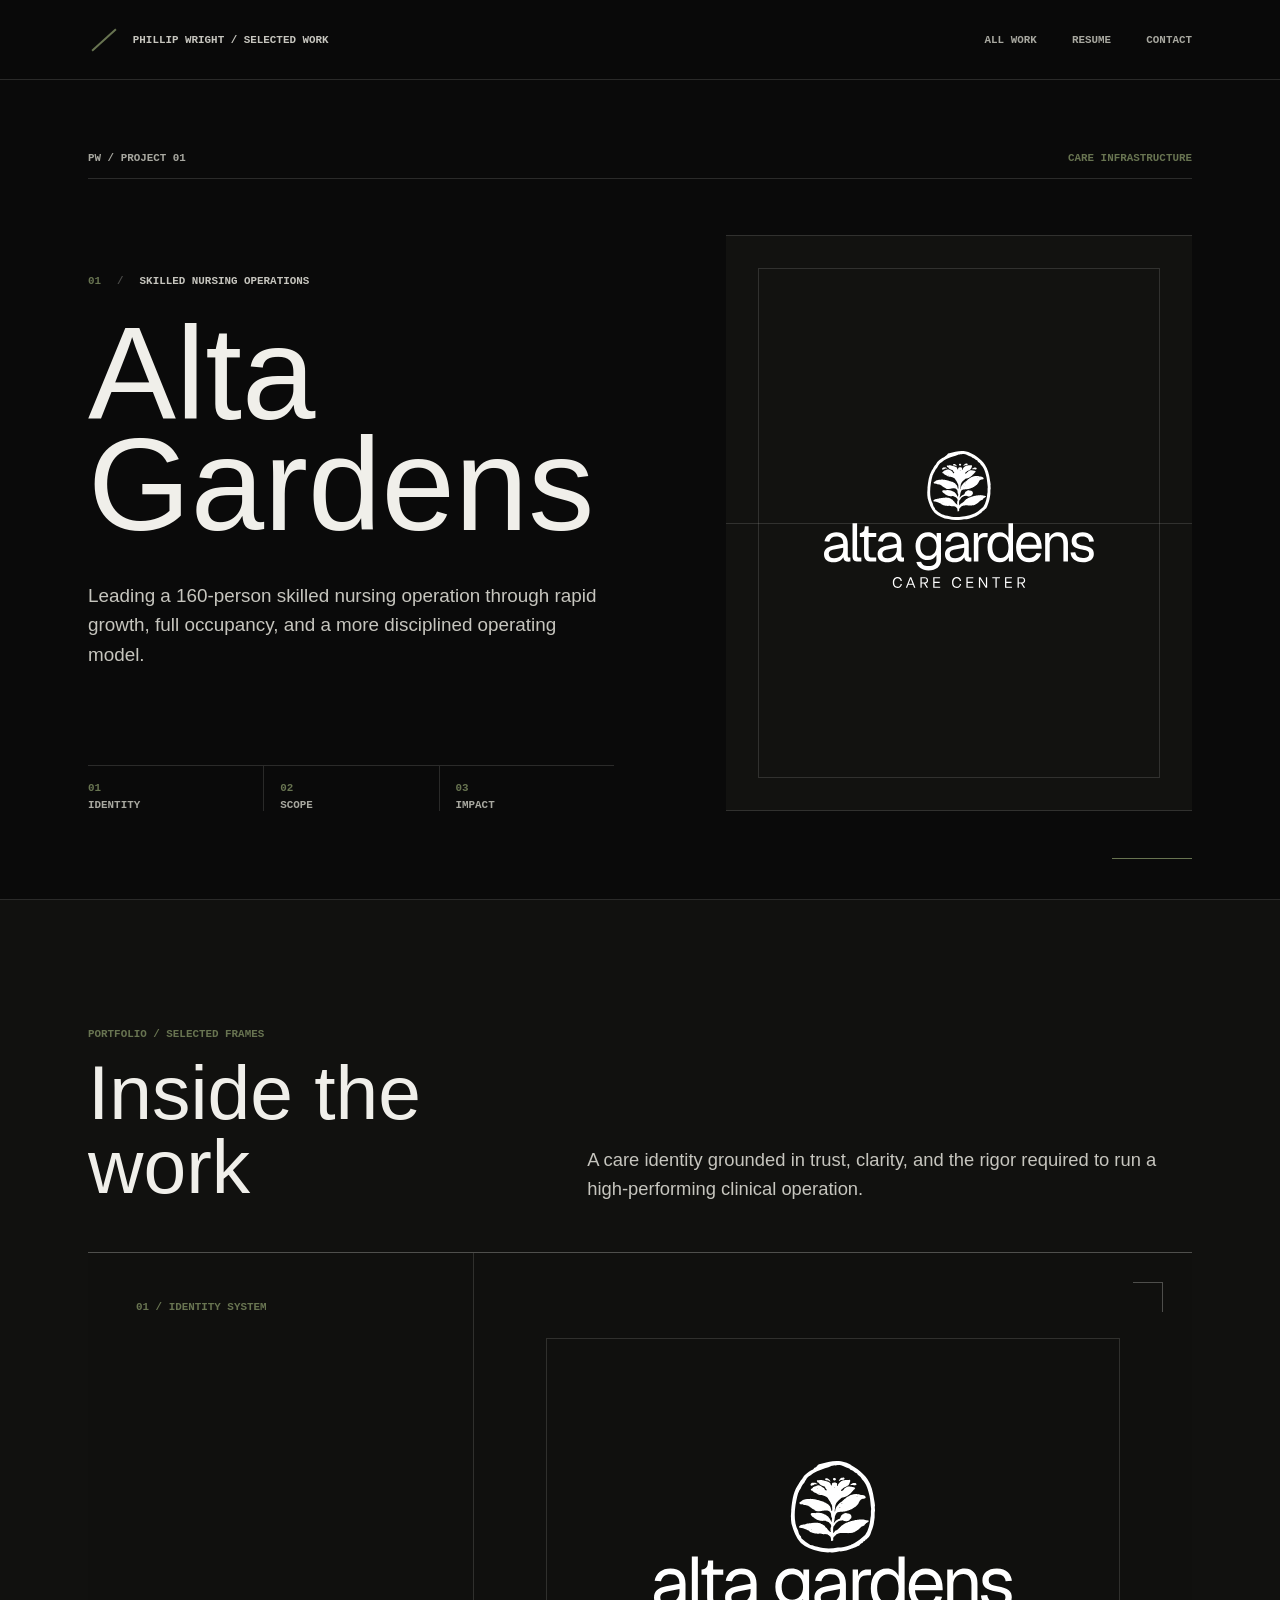
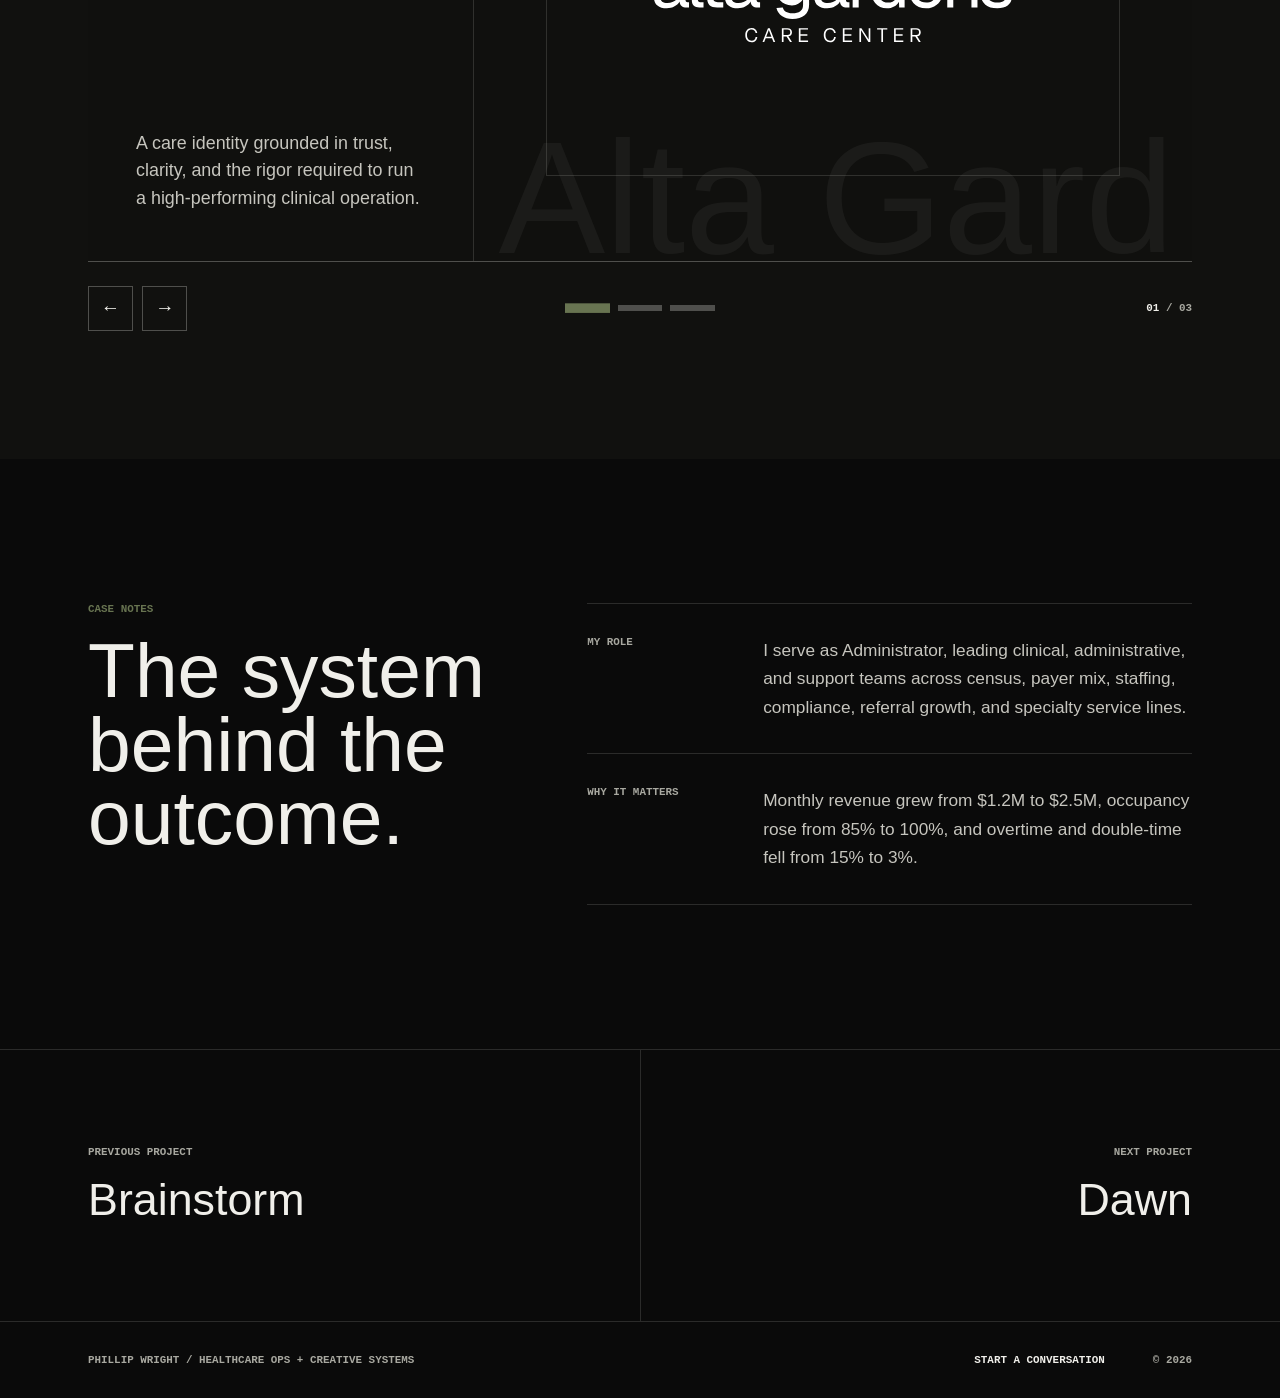
==== project.html @ c1cfbaba "Add project portfolio case studies" ====
<!doctype html>
<html lang="en">
  <head>
    <meta charset="utf-8">
    <meta name="viewport" content="width=device-width, initial-scale=1">
    <title>Project Portfolio - Phillip Wright</title>
    <meta
      name="description"
      content="A selected project case study from Phillip Wright's healthcare and creative portfolio."
    >
    <meta name="theme-color" content="#0a0a0a">
    <link rel="icon" href="assets/favicon.png" type="image/png">
    <link rel="stylesheet" href="project.css?v=20260730-1">
  </head>
  <body>
    <a class="skip-link" href="#project-content">Skip to project</a>

    <header class="project-header">
      <a class="project-brand" href="index.html#work">
        <span class="project-brand-mark" aria-hidden="true"></span>
        <span>Phillip Wright / Selected Work</span>
      </a>
      <nav aria-label="Project navigation">
        <a href="index.html#work">All Work</a>
        <a href="index.html#resume">Resume</a>
        <a href="index.html#contact">Contact</a>
      </nav>
    </header>

    <main id="project-content">
      <section class="project-hero" aria-labelledby="project-title">
        <div class="project-route" aria-hidden="true">
          <span data-project-route>PW / Project 01</span>
          <span data-project-group>Care Infrastructure</span>
        </div>

        <div class="project-hero-copy">
          <p class="project-eyebrow">
            <span data-project-number>01</span>
            <span data-project-category>Skilled Nursing Operations</span>
          </p>
          <h1 id="project-title" data-project-title>Alta Gardens</h1>
          <p class="project-summary" data-project-summary></p>
          <nav
            class="project-external-links"
            aria-label="External project links"
            data-project-actions
            hidden
          ></nav>
        </div>

        <div class="project-hero-mark" data-project-mark></div>

        <dl class="project-hero-index">
          <div>
            <dt>01</dt>
            <dd>Identity</dd>
          </div>
          <div>
            <dt>02</dt>
            <dd>Scope</dd>
          </div>
          <div>
            <dt>03</dt>
            <dd>Impact</dd>
          </div>
        </dl>
      </section>

      <section class="showcase-section" aria-labelledby="showcase-title">
        <header class="showcase-heading">
          <div>
            <span>Portfolio / Selected Frames</span>
            <h2 id="showcase-title">Inside the work</h2>
          </div>
          <p data-project-design-line></p>
        </header>

        <div
          class="showcase-carousel"
          data-carousel
          role="region"
          aria-roledescription="carousel"
          aria-label="Project showcase"
          tabindex="0"
        >
          <div class="showcase-viewport">
            <div class="showcase-track" data-carousel-track></div>
          </div>

          <div class="showcase-controls">
            <div class="showcase-arrows">
              <button
                class="carousel-arrow"
                type="button"
                aria-label="Previous frame"
                title="Previous frame"
                data-carousel-previous
              >
                <span aria-hidden="true">←</span>
              </button>
              <button
                class="carousel-arrow"
                type="button"
                aria-label="Next frame"
                title="Next frame"
                data-carousel-next
              >
                <span aria-hidden="true">→</span>
              </button>
            </div>

            <div
              class="showcase-dots"
              role="tablist"
              aria-label="Choose a showcase frame"
              data-carousel-dots
            ></div>

            <p class="showcase-count" aria-live="polite">
              <span data-carousel-current>01</span>
              <span>/</span>
              <span data-carousel-total>03</span>
            </p>
          </div>
        </div>
      </section>

      <section class="project-notes" aria-labelledby="notes-title">
        <div class="project-notes-heading">
          <span>Case Notes</span>
          <h2 id="notes-title">The system behind the outcome.</h2>
        </div>
        <dl>
          <div>
            <dt>My role</dt>
            <dd data-project-role></dd>
          </div>
          <div>
            <dt>Why it matters</dt>
            <dd data-project-impact></dd>
          </div>
        </dl>
      </section>

      <nav class="project-pagination" aria-label="Browse projects">
        <a data-previous-project>
          <span>Previous Project</span>
          <strong data-previous-title></strong>
        </a>
        <a data-next-project>
          <span>Next Project</span>
          <strong data-next-title></strong>
        </a>
      </nav>
    </main>

    <footer class="project-footer">
      <p>Phillip Wright / Healthcare Ops + Creative Systems</p>
      <a href="mailto:phillipalexanderwright@gmail.com">Start a Conversation</a>
      <span>&copy; <span data-year>2026</span></span>
    </footer>

    <script src="project-data.js?v=20260730-1"></script>
    <script src="project.js?v=20260730-1"></script>
  </body>
</html>
---- project.css ----
:root {
  --night: #0a0a0a;
  --surface: #11110f;
  --surface-raised: #171714;
  --chalk: #f0efea;
  --mist: #a8a8a0;
  --soft-mist: #c6c5be;
  --line: rgba(240, 239, 234, 0.14);
  --line-strong: rgba(240, 239, 234, 0.28);
  --starlight: #f0e7c2;
  --ink: #10100f;
  --project-accent: #687451;
  --page-pad: 5.5rem;
  --font-sans:
    "Helvetica Neue", Helvetica, Arial, ui-sans-serif, system-ui, -apple-system,
    BlinkMacSystemFont, "Segoe UI", sans-serif;
  --font-mono:
    "SFMono-Regular", "Roboto Mono", "Cascadia Code", "Liberation Mono", Menlo,
    monospace;
  color-scheme: dark;
  font-family: var(--font-sans);
  font-size: 16px;
}

* {
  box-sizing: border-box;
  letter-spacing: 0;
}

html {
  background: var(--night);
  scroll-behavior: smooth;
}

body {
  margin: 0;
  min-width: 320px;
  overflow-x: hidden;
  background: var(--night);
  color: var(--chalk);
  font-family: var(--font-sans);
  -webkit-font-smoothing: antialiased;
  text-rendering: optimizeLegibility;
}

body::before {
  position: fixed;
  inset: 0;
  z-index: -1;
  border: 1px solid transparent;
  background:
    linear-gradient(var(--line), var(--line)) 25% 0 / 1px 100% no-repeat,
    linear-gradient(var(--line), var(--line)) 75% 0 / 1px 100% no-repeat;
  content: "";
  opacity: 0.34;
  pointer-events: none;
}

::selection {
  background: var(--starlight);
  color: var(--ink);
}

a {
  color: inherit;
  text-decoration: none;
}

button {
  color: inherit;
  font: inherit;
}

img {
  max-width: 100%;
}

h1,
h2,
h3,
p,
dl,
dd {
  margin: 0;
}

a:focus-visible,
button:focus-visible {
  outline: 1px solid var(--starlight);
  outline-offset: 5px;
}

.skip-link {
  position: fixed;
  top: 1rem;
  left: 1rem;
  z-index: 50;
  padding: 0.75rem 1rem;
  background: var(--starlight);
  color: var(--ink);
  font-family: var(--font-mono);
  font-size: 0.68rem;
  font-weight: 700;
  text-transform: uppercase;
  transform: translateY(-180%);
}

.skip-link:focus {
  transform: translateY(0);
}

.project-header {
  position: fixed;
  inset: 0 0 auto;
  z-index: 30;
  display: flex;
  align-items: center;
  justify-content: space-between;
  min-height: 5rem;
  padding: 1.35rem var(--page-pad);
  border-bottom: 1px solid var(--line);
  background: rgba(10, 10, 10, 0.92);
  backdrop-filter: blur(18px);
}

.project-brand,
.project-header nav,
.project-footer,
.project-eyebrow,
.project-route,
.project-hero-index,
.showcase-heading > div > span,
.slide-label,
.showcase-count,
.project-notes-heading > span,
.project-notes dt,
.project-pagination span,
.project-external-link,
.slide-tags,
.metric-label {
  font-family: var(--font-mono);
  font-size: 0.68rem;
  font-weight: 600;
  text-transform: uppercase;
}

.project-brand {
  display: inline-flex;
  align-items: center;
  gap: 0.8rem;
  color: var(--soft-mist);
}

.project-brand-mark {
  width: 2rem;
  height: 2px;
  background: var(--project-accent);
  transform: rotate(-42deg);
}

.project-header nav {
  display: flex;
  gap: 2.2rem;
  color: var(--mist);
}

.project-header a {
  transition: color 180ms ease;
}

.project-header a:hover,
.project-header a:focus-visible {
  color: var(--chalk);
}

.project-hero {
  position: relative;
  display: grid;
  grid-template-columns: minmax(0, 1.06fr) minmax(28rem, 0.94fr);
  grid-template-areas:
    "route route"
    "copy mark"
    "index mark";
  gap: 3.5rem 7rem;
  min-height: 100svh;
  padding: 9.5rem var(--page-pad) 5.5rem;
  border-bottom: 1px solid var(--line);
}

.project-hero::after {
  position: absolute;
  right: var(--page-pad);
  bottom: 2.5rem;
  width: 5rem;
  height: 1px;
  background: var(--project-accent);
  content: "";
  transform-origin: right;
  animation: route-enter 900ms 420ms cubic-bezier(0.22, 1, 0.36, 1) both;
}

.project-route {
  grid-area: route;
  display: flex;
  justify-content: space-between;
  align-self: start;
  padding-bottom: 0.9rem;
  border-bottom: 1px solid var(--line);
  color: var(--mist);
}

.project-route span:last-child {
  color: var(--project-accent);
}

.project-hero-copy {
  grid-area: copy;
  align-self: end;
  max-width: 50rem;
}

.project-eyebrow {
  display: flex;
  align-items: center;
  gap: 1rem;
  margin-bottom: 2rem;
  color: var(--soft-mist);
}

.project-eyebrow span:first-child {
  color: var(--project-accent);
}

.project-eyebrow span + span::before {
  margin-right: 1rem;
  color: var(--line-strong);
  content: "/";
}

.project-hero h1 {
  max-width: 8ch;
  font-size: 8.25rem;
  font-weight: 300;
  line-height: 0.84;
  text-wrap: balance;
}

.project-summary {
  max-width: 44rem;
  margin-top: 2.5rem;
  color: var(--soft-mist);
  font-size: 1.18rem;
  line-height: 1.55;
}

.project-external-links {
  display: flex;
  flex-wrap: wrap;
  gap: 1.5rem;
  margin-top: 2rem;
}

.project-external-links[hidden] {
  display: none;
}

.project-external-link {
  display: inline-flex;
  align-items: center;
  gap: 0.5rem;
  padding-bottom: 0.35rem;
  border-bottom: 1px solid var(--line-strong);
  color: var(--chalk);
  transition:
    border-color 180ms ease,
    color 180ms ease;
}

.project-external-link::after {
  color: var(--project-accent);
  content: "↗";
}

.project-external-link:hover,
.project-external-link:focus-visible {
  border-color: var(--starlight);
  color: var(--starlight);
}

.project-hero-mark {
  position: relative;
  grid-area: mark;
  display: grid;
  place-items: center;
  align-self: stretch;
  min-height: 36rem;
  border-top: 1px solid var(--line);
  border-bottom: 1px solid var(--line);
  background: color-mix(in srgb, var(--project-accent) 8%, var(--night));
  isolation: isolate;
  overflow: hidden;
}

.project-hero-mark::before,
.project-hero-mark::after {
  position: absolute;
  content: "";
  pointer-events: none;
}

.project-hero-mark::before {
  inset: 2rem;
  border: 1px solid var(--line);
}

.project-hero-mark::after {
  top: 50%;
  left: 0;
  width: 100%;
  height: 1px;
  background: var(--line);
}

.project-hero-mark img {
  position: relative;
  z-index: 1;
  width: 58%;
  max-height: 13rem;
  object-fit: contain;
  filter: brightness(0) invert(1);
  animation: mark-enter 1000ms 160ms cubic-bezier(0.22, 1, 0.36, 1) both;
}

.project-wordmark {
  position: relative;
  z-index: 1;
  width: 70%;
  max-width: 30rem;
  color: var(--chalk);
  font-size: 4.2rem;
  font-weight: 300;
  line-height: 0.9;
  text-align: center;
  text-wrap: balance;
  animation: mark-enter 1000ms 160ms cubic-bezier(0.22, 1, 0.36, 1) both;
}

.project-hero-index {
  grid-area: index;
  display: grid;
  grid-template-columns: repeat(3, 1fr);
  align-self: end;
  max-width: 38rem;
  border-top: 1px solid var(--line);
}

.project-hero-index div {
  display: grid;
  gap: 0.35rem;
  padding: 1rem 1rem 0 0;
}

.project-hero-index div + div {
  padding-left: 1rem;
  border-left: 1px solid var(--line);
}

.project-hero-index dt {
  color: var(--project-accent);
}

.project-hero-index dd {
  color: var(--mist);
}

.showcase-section {
  padding: 8rem var(--page-pad);
  background: var(--surface);
}

.showcase-heading {
  display: grid;
  grid-template-columns: minmax(20rem, 0.8fr) minmax(0, 1.2fr);
  gap: 6rem;
  align-items: end;
  margin-bottom: 3rem;
}

.showcase-heading > div {
  display: grid;
  gap: 1rem;
}

.showcase-heading > div > span {
  color: var(--project-accent);
}

.showcase-heading h2,
.project-notes-heading h2 {
  max-width: 12ch;
  font-size: 4.8rem;
  font-weight: 300;
  line-height: 0.96;
}

.showcase-heading > p {
  max-width: 43rem;
  color: var(--soft-mist);
  font-size: 1.15rem;
  line-height: 1.6;
}

.showcase-carousel {
  outline: none;
}

.showcase-viewport {
  overflow: hidden;
  border-top: 1px solid var(--line-strong);
  border-bottom: 1px solid var(--line-strong);
  touch-action: pan-y;
}

.showcase-track {
  display: flex;
  transform: translate3d(0, 0, 0);
  transition: transform 720ms cubic-bezier(0.22, 1, 0.36, 1);
  will-change: transform;
}

.showcase-slide {
  position: relative;
  flex: 0 0 100%;
  min-width: 0;
  min-height: 38rem;
  overflow: hidden;
}

.showcase-slide::before {
  position: absolute;
  top: 1.8rem;
  right: 1.8rem;
  width: 1.8rem;
  height: 1.8rem;
  border-top: 1px solid var(--line-strong);
  border-right: 1px solid var(--line-strong);
  content: "";
}

.showcase-slide[aria-hidden="true"] .slide-animate {
  opacity: 0.25;
  transform: translateY(1rem);
}

.slide-animate {
  opacity: 1;
  transform: translateY(0);
  transition:
    opacity 520ms 160ms ease,
    transform 720ms 120ms cubic-bezier(0.22, 1, 0.36, 1);
}

.slide-label {
  color: var(--project-accent);
}

.slide-identity {
  display: grid;
  grid-template-columns: minmax(14rem, 0.35fr) minmax(0, 0.65fr);
  background: color-mix(in srgb, var(--project-accent) 6%, var(--night));
}

.slide-identity-copy {
  z-index: 1;
  display: grid;
  align-content: space-between;
  gap: 2rem;
  padding: 3rem;
  border-right: 1px solid var(--line);
}

.slide-identity-copy p:last-child {
  max-width: 28rem;
  color: var(--soft-mist);
  font-size: 1.12rem;
  line-height: 1.55;
}

.slide-identity-stage {
  position: relative;
  display: grid;
  place-items: center;
  min-width: 0;
  padding: 4rem;
}

.slide-identity-stage::before {
  position: absolute;
  inset: 14% 10%;
  border: 1px solid var(--line);
  content: "";
}

.slide-watermark {
  position: absolute;
  inset: auto 1.5rem 0;
  overflow: hidden;
  color: color-mix(in srgb, var(--chalk) 5%, transparent);
  font-size: 10rem;
  font-weight: 300;
  line-height: 0.78;
  white-space: nowrap;
}

.slide-mark {
  position: relative;
  z-index: 1;
  display: grid;
  place-items: center;
  width: min(65%, 34rem);
}

.slide-mark img {
  width: 100%;
  max-height: 12rem;
  object-fit: contain;
  filter: brightness(0) invert(1);
}

.slide-mark .project-wordmark {
  max-width: 100%;
  font-size: 4.4rem;
  animation: none;
}

.slide-scope {
  display: grid;
  grid-template-columns: minmax(15rem, 0.38fr) minmax(0, 0.62fr);
  background: var(--night);
}

.slide-scope-heading,
.slide-scope-body {
  display: grid;
  padding: 3rem;
}

.slide-scope-heading {
  align-content: space-between;
  border-right: 1px solid var(--line);
}

.slide-scope-heading h3,
.slide-impact-copy h3 {
  max-width: 8ch;
  font-size: 5.6rem;
  font-weight: 300;
  line-height: 0.9;
}

.slide-scope-body {
  align-content: end;
  gap: 3rem;
}

.slide-scope-body > p {
  max-width: 48rem;
  color: var(--soft-mist);
  font-size: 1.45rem;
  line-height: 1.5;
}

.slide-tags {
  display: grid;
  grid-template-columns: repeat(3, 1fr);
  padding: 0;
  border-top: 1px solid var(--line);
  list-style: none;
}

.slide-tags li {
  min-width: 0;
  padding: 1rem 0;
  color: var(--mist);
}

.slide-tags li + li {
  padding-left: 1rem;
  border-left: 1px solid var(--line);
}

.slide-impact {
  display: grid;
  grid-template-rows: 1fr auto;
  padding: 3rem;
  background: color-mix(in srgb, var(--project-accent) 7%, var(--night));
}

.slide-impact-copy {
  display: grid;
  grid-template-columns: minmax(15rem, 0.38fr) minmax(0, 0.62fr);
  gap: 4rem;
  align-items: end;
  padding-bottom: 4rem;
}

.slide-impact-copy > div {
  display: grid;
  gap: 2rem;
}

.slide-impact-copy > p {
  max-width: 50rem;
  color: var(--chalk);
  font-size: 1.5rem;
  line-height: 1.5;
}

.slide-metrics {
  display: grid;
  grid-template-columns: repeat(var(--metric-count, 4), minmax(0, 1fr));
  border-top: 1px solid var(--line-strong);
}

.slide-metrics > div {
  display: grid;
  gap: 0.55rem;
  min-height: 7rem;
  align-content: end;
  padding: 1.4rem 1.4rem 0 0;
}

.slide-metrics > div + div {
  padding-left: 1.4rem;
  border-left: 1px solid var(--line);
}

.metric-value {
  color: var(--chalk);
  font-size: 2.2rem;
  font-weight: 300;
}

.metric-label {
  color: var(--mist);
}

.showcase-controls {
  display: grid;
  grid-template-columns: 1fr auto 1fr;
  gap: 2rem;
  align-items: center;
  padding-top: 1.5rem;
}

.showcase-arrows {
  display: flex;
  gap: 0.6rem;
}

.carousel-arrow {
  display: grid;
  place-items: center;
  width: 2.8rem;
  height: 2.8rem;
  padding: 0;
  border: 1px solid var(--line-strong);
  background: transparent;
  color: var(--chalk);
  cursor: pointer;
  font-size: 1.2rem;
  transition:
    background 180ms ease,
    color 180ms ease,
    border-color 180ms ease;
}

.carousel-arrow:hover,
.carousel-arrow:focus-visible {
  border-color: var(--starlight);
  background: var(--starlight);
  color: var(--ink);
}

.showcase-dots {
  display: flex;
  gap: 0.5rem;
}

.carousel-dot {
  width: 2.8rem;
  height: 0.35rem;
  padding: 0;
  border: 0;
  background: var(--line-strong);
  cursor: pointer;
  transition:
    background 180ms ease,
    transform 300ms cubic-bezier(0.22, 1, 0.36, 1);
}

.carousel-dot[aria-selected="true"] {
  background: var(--project-accent);
  transform: scaleY(1.6);
}

.showcase-count {
  justify-self: end;
  color: var(--mist);
}

.showcase-count span:first-child {
  color: var(--chalk);
}

.project-notes {
  display: grid;
  grid-template-columns: minmax(20rem, 0.8fr) minmax(0, 1.2fr);
  gap: 6rem;
  padding: 9rem var(--page-pad);
  border-bottom: 1px solid var(--line);
}

.project-notes-heading {
  display: grid;
  align-content: start;
  gap: 1.2rem;
}

.project-notes-heading > span {
  color: var(--project-accent);
}

.project-notes dl {
  border-top: 1px solid var(--line);
}

.project-notes dl > div {
  display: grid;
  grid-template-columns: 9rem minmax(0, 1fr);
  gap: 2rem;
  padding: 2rem 0;
  border-bottom: 1px solid var(--line);
}

.project-notes dt {
  color: var(--mist);
}

.project-notes dd {
  max-width: 48rem;
  color: var(--soft-mist);
  font-size: 1.08rem;
  line-height: 1.65;
}

.project-pagination {
  display: grid;
  grid-template-columns: 1fr 1fr;
  min-height: 17rem;
  border-bottom: 1px solid var(--line);
}

.project-pagination a {
  display: grid;
  align-content: center;
  gap: 1rem;
  padding: 3rem var(--page-pad);
  transition: background 240ms ease;
}

.project-pagination a + a {
  justify-items: end;
  border-left: 1px solid var(--line);
  text-align: right;
}

.project-pagination a:hover,
.project-pagination a:focus-visible {
  background: color-mix(in srgb, var(--project-accent) 8%, var(--night));
}

.project-pagination span {
  color: var(--mist);
}

.project-pagination strong {
  color: var(--chalk);
  font-size: 2.8rem;
  font-weight: 300;
}

.project-footer {
  display: grid;
  grid-template-columns: 1fr auto auto;
  gap: 3rem;
  padding: 2rem var(--page-pad);
  color: var(--mist);
}

.project-footer a {
  color: var(--chalk);
}

.project-footer a:hover,
.project-footer a:focus-visible {
  color: var(--starlight);
}

@keyframes mark-enter {
  from {
    opacity: 0;
    transform: translateY(1.5rem) scale(0.96);
  }

  to {
    opacity: 1;
    transform: translateY(0) scale(1);
  }
}

@keyframes route-enter {
  from {
    transform: scaleX(0);
  }

  to {
    transform: scaleX(1);
  }
}

@media (max-width: 74rem) {
  :root {
    --page-pad: 3rem;
  }

  .project-hero {
    gap: 3rem 4rem;
  }

  .project-hero h1 {
    font-size: 6.6rem;
  }

  .showcase-heading,
  .project-notes {
    gap: 4rem;
  }

  .showcase-heading h2,
  .project-notes-heading h2 {
    font-size: 4rem;
  }

  .slide-scope-heading h3,
  .slide-impact-copy h3 {
    font-size: 4.6rem;
  }
}

@media (max-width: 58rem) {
  :root {
    --page-pad: 2rem;
  }

  .project-header nav {
    gap: 1.2rem;
  }

  .project-hero {
    grid-template-columns: 1fr;
    grid-template-areas:
      "route"
      "copy"
      "mark"
      "index";
    min-height: auto;
    padding-top: 8rem;
  }

  .project-hero-copy {
    align-self: start;
  }

  .project-hero h1 {
    max-width: 10ch;
    font-size: 6rem;
  }

  .project-hero-mark {
    min-height: 30rem;
  }

  .project-hero-index {
    max-width: none;
  }

  .showcase-heading,
  .project-notes {
    grid-template-columns: 1fr;
    gap: 2.5rem;
  }

  .showcase-slide {
    min-height: 35rem;
  }

  .slide-identity,
  .slide-scope {
    grid-template-columns: 1fr;
  }

  .slide-identity-copy,
  .slide-scope-heading {
    min-height: 12rem;
    border-right: 0;
    border-bottom: 1px solid var(--line);
  }

  .slide-identity-stage {
    min-height: 23rem;
  }

  .slide-scope-heading {
    grid-template-columns: 1fr auto;
    align-items: end;
  }

  .slide-scope-heading h3 {
    max-width: none;
    font-size: 3.8rem;
  }

  .slide-scope-body {
    min-height: 22rem;
  }

  .slide-impact-copy {
    grid-template-columns: 1fr;
  }

  .slide-impact-copy h3 {
    max-width: none;
    font-size: 3.8rem;
  }

  .project-pagination {
    min-height: 14rem;
  }

  .project-pagination a {
    padding: 2rem;
  }

  .project-pagination strong {
    font-size: 2rem;
  }
}

@media (max-width: 42rem) {
  :root {
    --page-pad: 1.35rem;
  }

  body::before {
    display: none;
  }

  .project-header {
    align-items: flex-start;
    padding-block: 1.1rem;
  }

  .project-brand {
    max-width: 10rem;
    line-height: 1.35;
  }

  .project-brand-mark {
    flex: 0 0 auto;
    width: 1.4rem;
  }

  .project-header nav {
    display: grid;
    grid-template-columns: repeat(2, auto);
    justify-items: end;
    gap: 0.5rem 1rem;
  }

  .project-header nav a:first-child {
    grid-column: 1 / -1;
  }

  .project-hero {
    gap: 2.5rem;
    padding-top: 8.5rem;
    padding-bottom: 4rem;
  }

  .project-route {
    font-size: 0.58rem;
  }

  .project-hero h1 {
    font-size: 4.25rem;
  }

  .project-summary {
    margin-top: 1.8rem;
    font-size: 1.05rem;
  }

  .project-hero-mark {
    min-height: 22rem;
  }

  .project-hero-mark img {
    width: 68%;
  }

  .project-wordmark {
    font-size: 3rem;
  }

  .project-hero-index div {
    padding-right: 0.5rem;
  }

  .project-hero-index div + div {
    padding-left: 0.5rem;
  }

  .project-hero-index {
    font-size: 0.56rem;
  }

  .showcase-section {
    padding: 5.5rem var(--page-pad);
  }

  .showcase-heading h2,
  .project-notes-heading h2 {
    font-size: 3.2rem;
  }

  .showcase-heading > p {
    font-size: 1rem;
  }

  .showcase-slide {
    min-height: 38rem;
  }

  .slide-identity-copy,
  .slide-identity-stage,
  .slide-scope-heading,
  .slide-scope-body,
  .slide-impact {
    padding: 1.5rem;
  }

  .slide-identity-copy {
    min-height: 13rem;
  }

  .slide-identity-stage {
    min-height: 25rem;
  }

  .slide-watermark {
    font-size: 5.5rem;
  }

  .slide-mark {
    width: 72%;
  }

  .slide-mark .project-wordmark {
    font-size: 3rem;
  }

  .slide-scope-heading {
    min-height: 11rem;
  }

  .slide-scope-heading h3,
  .slide-impact-copy h3 {
    font-size: 3.1rem;
  }

  .slide-scope-body {
    min-height: 27rem;
  }

  .slide-scope-body > p,
  .slide-impact-copy > p {
    font-size: 1.08rem;
  }

  .slide-tags {
    grid-template-columns: 1fr;
  }

  .slide-tags li + li {
    padding-left: 0;
    border-top: 1px solid var(--line);
    border-left: 0;
  }

  .slide-impact {
    min-height: 38rem;
  }

  .slide-impact-copy {
    gap: 2rem;
    padding-bottom: 2.5rem;
  }

  .slide-metrics {
    grid-template-columns: repeat(2, 1fr);
  }

  .slide-metrics > div {
    min-height: 5.5rem;
    padding: 1rem 0;
  }

  .slide-metrics > div + div {
    padding-left: 0.8rem;
  }

  .slide-metrics > div:nth-child(3) {
    padding-left: 0;
    border-top: 1px solid var(--line);
    border-left: 0;
  }

  .slide-metrics > div:nth-child(4) {
    border-top: 1px solid var(--line);
  }

  .metric-value {
    font-size: 1.7rem;
  }

  .showcase-controls {
    grid-template-columns: 1fr auto;
  }

  .showcase-dots {
    grid-row: 2;
    grid-column: 1 / -1;
    justify-content: center;
  }

  .project-notes {
    padding: 6rem var(--page-pad);
  }

  .project-notes dl > div {
    grid-template-columns: 1fr;
    gap: 0.7rem;
  }

  .project-pagination {
    grid-template-columns: 1fr;
  }

  .project-pagination a + a {
    justify-items: start;
    border-top: 1px solid var(--line);
    border-left: 0;
    text-align: left;
  }

  .project-footer {
    grid-template-columns: 1fr;
    gap: 1rem;
  }
}

@media (prefers-reduced-motion: reduce) {
  html {
    scroll-behavior: auto;
  }

  *,
  *::before,
  *::after {
    scroll-behavior: auto !important;
    animation-duration: 0.01ms !important;
    animation-iteration-count: 1 !important;
    transition-duration: 0.01ms !important;
  }
}
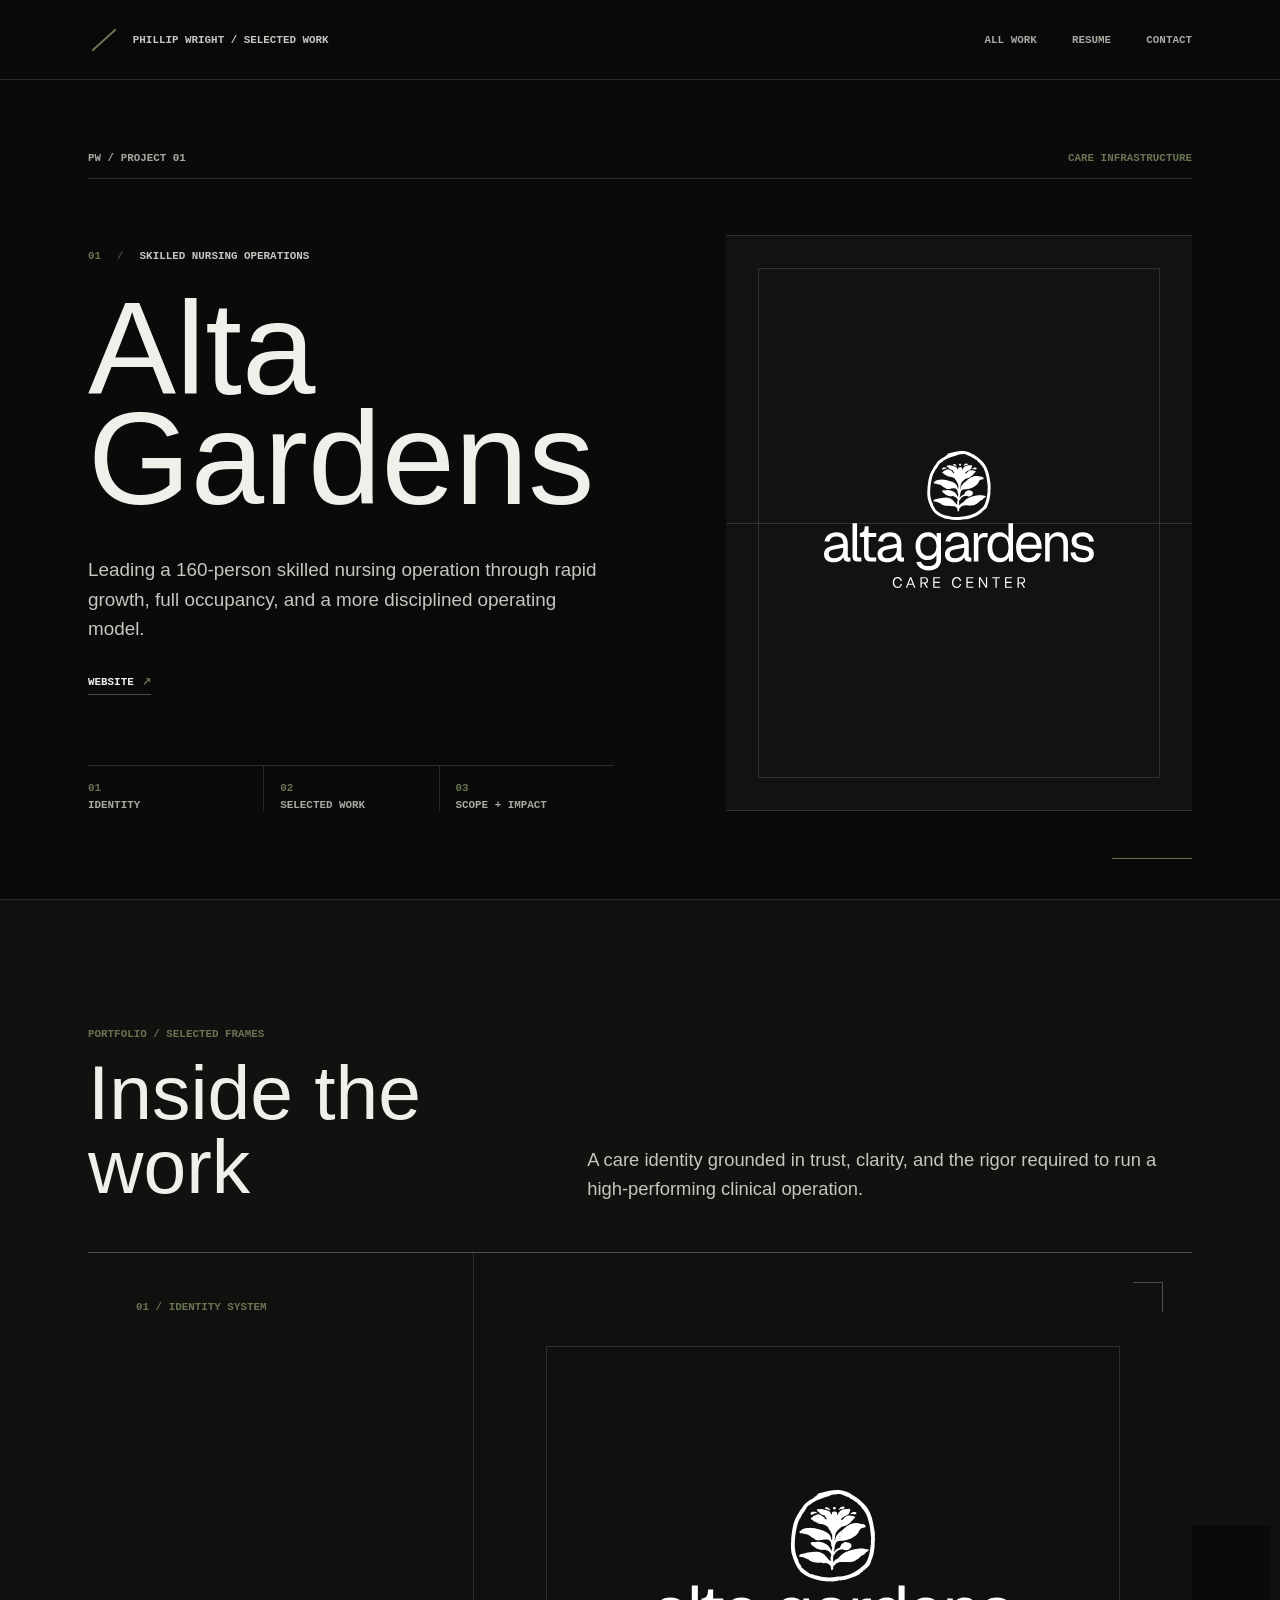
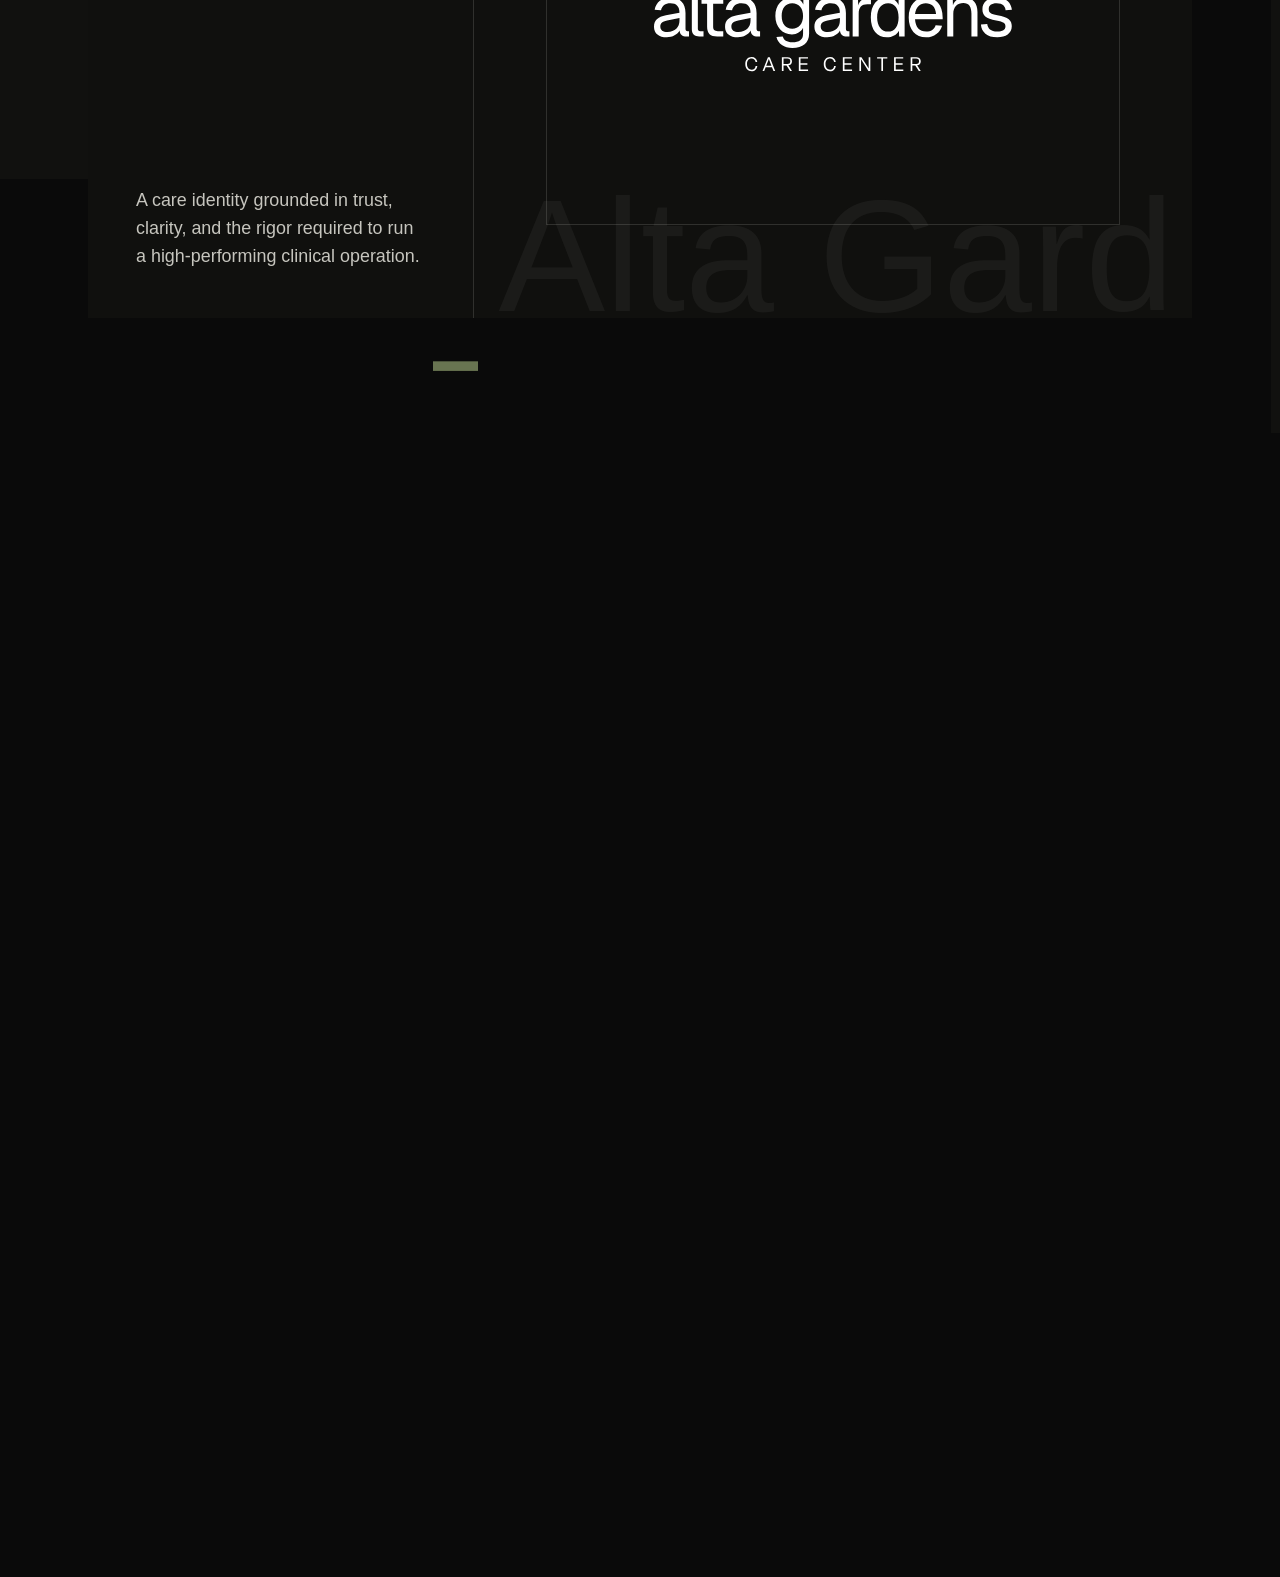
==== commit 01088ce4: "Build Phillip Wright portfolio and project galleries" ====
--- a/project.html
+++ b/project.html
@@ -10,7 +10,7 @@
     >
     <meta name="theme-color" content="#0a0a0a">
     <link rel="icon" href="assets/favicon.png" type="image/png">
-    <link rel="stylesheet" href="project.css?v=20260730-1">
+    <link rel="stylesheet" href="project.css?v=20260905-2">
   </head>
   <body>
     <a class="skip-link" href="#project-content">Skip to project</a>
@@ -58,11 +58,11 @@
           </div>
           <div>
             <dt>02</dt>
-            <dd>Scope</dd>
+            <dd>Selected Work</dd>
           </div>
           <div>
             <dt>03</dt>
-            <dd>Impact</dd>
+            <dd>Scope + Impact</dd>
           </div>
         </dl>
       </section>
@@ -140,6 +140,10 @@
             <dt>Why it matters</dt>
             <dd data-project-impact></dd>
           </div>
+          <div data-project-credit-row hidden>
+            <dt>Creative credit</dt>
+            <dd data-project-credit></dd>
+          </div>
         </dl>
       </section>
 
@@ -161,7 +165,7 @@
       <span>&copy; <span data-year>2026</span></span>
     </footer>
 
-    <script src="project-data.js?v=20260730-1"></script>
-    <script src="project.js?v=20260730-1"></script>
+    <script src="project-data.js?v=20260905-2"></script>
+    <script src="project.js?v=20260905-2"></script>
   </body>
 </html>
--- a/project.css
+++ b/project.css
@@ -80,7 +80,8 @@
 h3,
 p,
 dl,
-dd {
+dd,
+figure {
   margin: 0;
 }
 
@@ -245,6 +246,12 @@
   text-wrap: balance;
 }
 
+.project-hero h1.project-title--long {
+  max-width: none;
+  font-size: clamp(5.25rem, 8.2vw, 7.6rem);
+  white-space: nowrap;
+}
+
 .project-summary {
   max-width: 44rem;
   margin-top: 2.5rem;
@@ -431,6 +438,7 @@
 .showcase-slide {
   position: relative;
   flex: 0 0 100%;
+  height: clamp(38rem, 52vw, 52rem);
   min-width: 0;
   min-height: 38rem;
   overflow: hidden;
@@ -462,6 +470,82 @@
 
 .slide-label {
   color: var(--project-accent);
+}
+
+.slide-media {
+  background: var(--night);
+}
+
+.slide-media-figure {
+  display: grid;
+  grid-template-rows: minmax(0, 1fr) auto;
+  height: 100%;
+}
+
+.slide-media-artwork {
+  position: relative;
+  min-height: 0;
+  overflow: hidden;
+}
+
+.slide-media-artwork::after {
+  position: absolute;
+  inset: 0;
+  border: 1px solid rgba(240, 239, 234, 0.07);
+  content: "";
+  pointer-events: none;
+}
+
+.slide-media-image {
+  display: block;
+  width: 100%;
+  height: 100%;
+  object-fit: cover;
+  opacity: 0.66;
+  transform: scale(1.035);
+  transition:
+    opacity 600ms ease,
+    transform 1100ms cubic-bezier(0.22, 1, 0.36, 1);
+}
+
+.slide-media.is-active .slide-media-image {
+  opacity: 1;
+  transform: scale(1);
+}
+
+.slide-media--contain .slide-media-image {
+  padding: clamp(0.65rem, 1.2vw, 1.25rem);
+  object-fit: contain;
+}
+
+.slide-media-caption {
+  display: grid;
+  grid-template-columns: minmax(15rem, 0.38fr) minmax(0, 0.62fr);
+  gap: 3rem;
+  align-items: end;
+  min-height: 8.5rem;
+  padding: 1.5rem 2rem 1.65rem;
+  border-top: 1px solid var(--line);
+  background: var(--night);
+}
+
+.slide-media-caption > div {
+  display: grid;
+  gap: 0.75rem;
+}
+
+.slide-media-caption h3 {
+  color: var(--chalk);
+  font-size: 1.55rem;
+  font-weight: 400;
+  line-height: 1.12;
+}
+
+.slide-media-caption > p {
+  max-width: 48rem;
+  color: var(--soft-mist);
+  font-size: 1rem;
+  line-height: 1.55;
 }
 
 .slide-identity {
@@ -743,6 +827,10 @@
   border-bottom: 1px solid var(--line);
 }
 
+.project-notes dl > div[hidden] {
+  display: none;
+}
+
 .project-notes dt {
   color: var(--mist);
 }
@@ -840,6 +928,10 @@
 
   .project-hero h1 {
     font-size: 6.6rem;
+  }
+
+  .project-hero h1.project-title--long {
+    font-size: 5.2rem;
   }
 
   .showcase-heading,
@@ -887,6 +979,11 @@
     font-size: 6rem;
   }
 
+  .project-hero h1.project-title--long {
+    max-width: none;
+    font-size: clamp(4.75rem, 9vw, 5.4rem);
+  }
+
   .project-hero-mark {
     min-height: 30rem;
   }
@@ -902,7 +999,13 @@
   }
 
   .showcase-slide {
+    height: 44rem;
     min-height: 35rem;
+  }
+
+  .slide-media-caption {
+    grid-template-columns: minmax(13rem, 0.38fr) minmax(0, 0.62fr);
+    gap: 2rem;
   }
 
   .slide-identity,
@@ -1006,6 +1109,10 @@
     font-size: 4.25rem;
   }
 
+  .project-hero h1.project-title--long {
+    font-size: clamp(2.95rem, 13.5vw, 3.55rem);
+  }
+
   .project-summary {
     margin-top: 1.8rem;
     font-size: 1.05rem;
@@ -1020,7 +1127,8 @@
   }
 
   .project-wordmark {
-    font-size: 3rem;
+    width: 86%;
+    font-size: 2rem;
   }
 
   .project-hero-index div {
@@ -1049,7 +1157,31 @@
   }
 
   .showcase-slide {
+    height: 40rem;
     min-height: 38rem;
+  }
+
+  .slide-media-caption {
+    grid-template-columns: 1fr;
+    gap: 0.9rem;
+    min-height: 12rem;
+    padding: 1.25rem 1.35rem 1.4rem;
+  }
+
+  .slide-media-caption > div {
+    gap: 0.5rem;
+  }
+
+  .slide-media-caption h3 {
+    font-size: 1.25rem;
+  }
+
+  .slide-media-caption > p {
+    font-size: 0.94rem;
+  }
+
+  .slide-media--contain .slide-media-image {
+    padding: 0.45rem;
   }
 
   .slide-identity-copy,
@@ -1077,7 +1209,8 @@
   }
 
   .slide-mark .project-wordmark {
-    font-size: 3rem;
+    width: 100%;
+    font-size: 1.7rem;
   }
 
   .slide-scope-heading {
@@ -1152,6 +1285,11 @@
     grid-row: 2;
     grid-column: 1 / -1;
     justify-content: center;
+    width: 100%;
+  }
+
+  .carousel-dot {
+    width: clamp(1.15rem, 5.5vw, 2rem);
   }
 
   .project-notes {
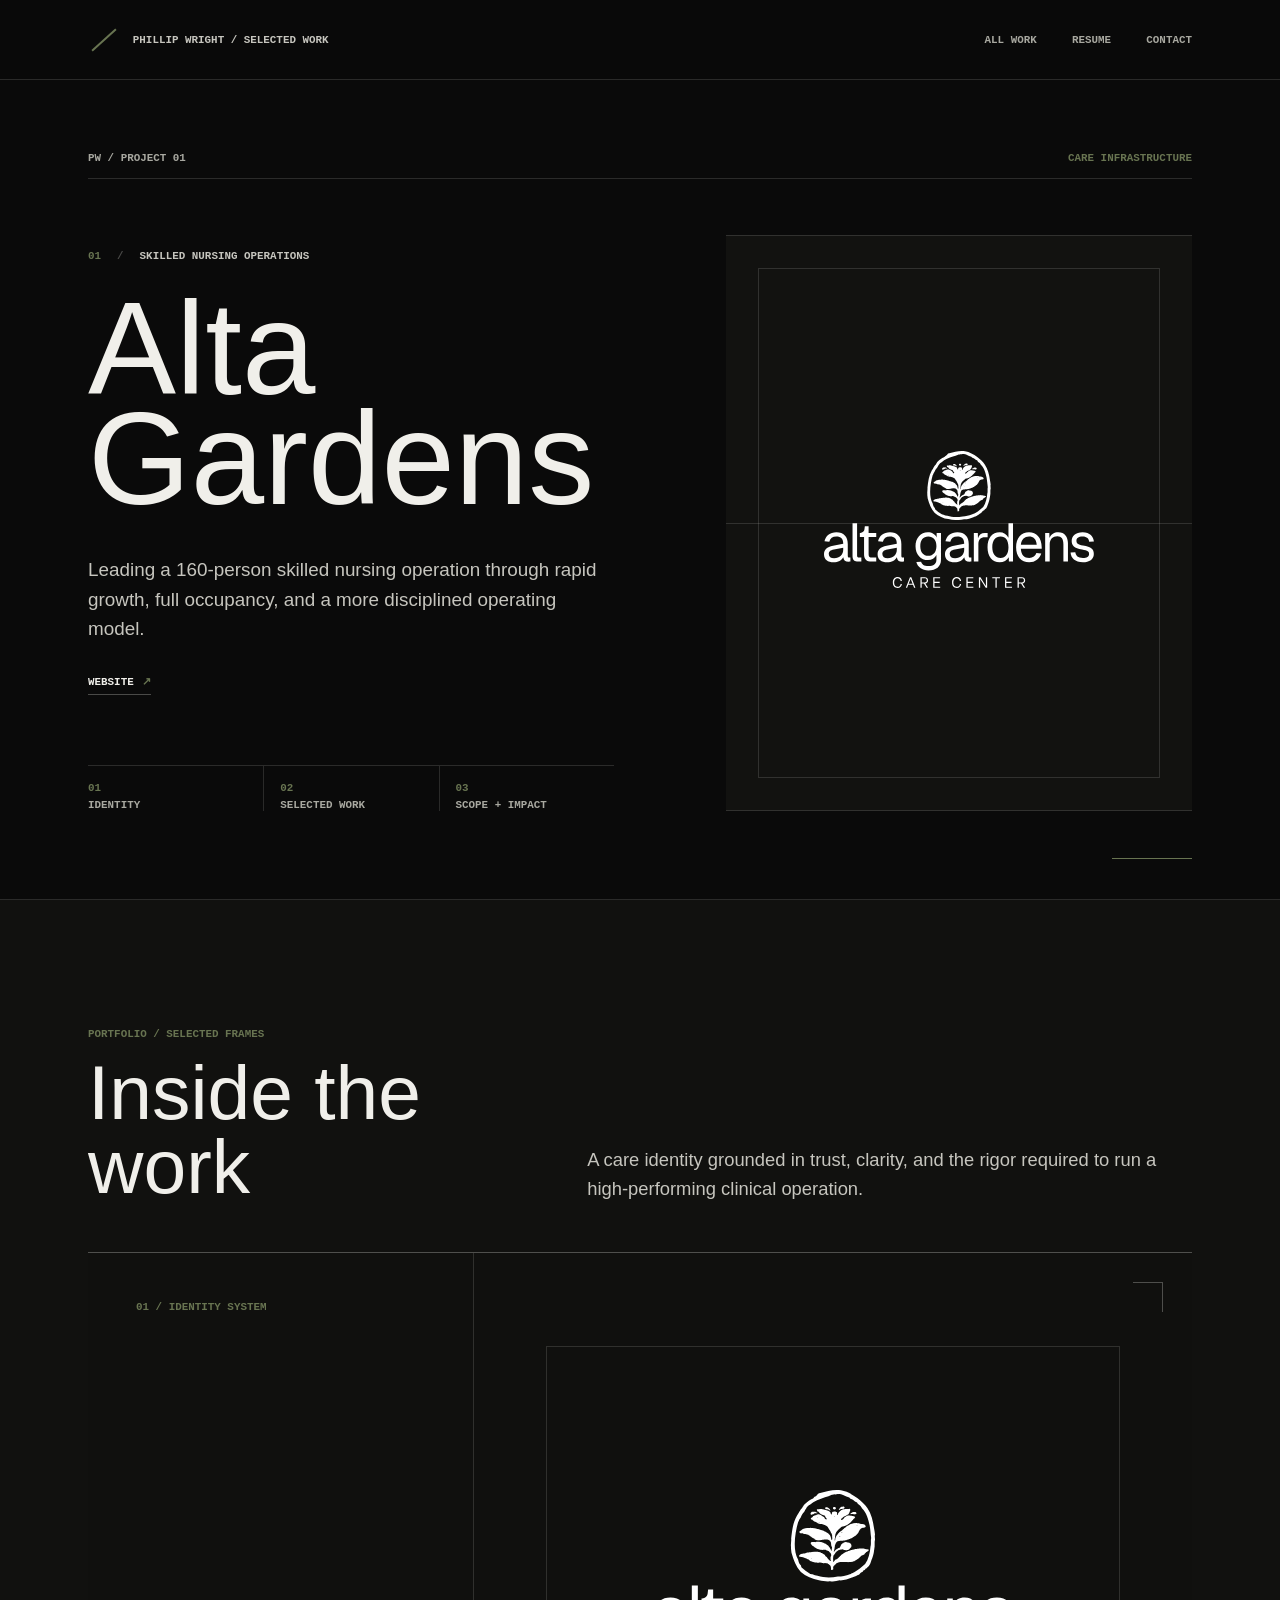
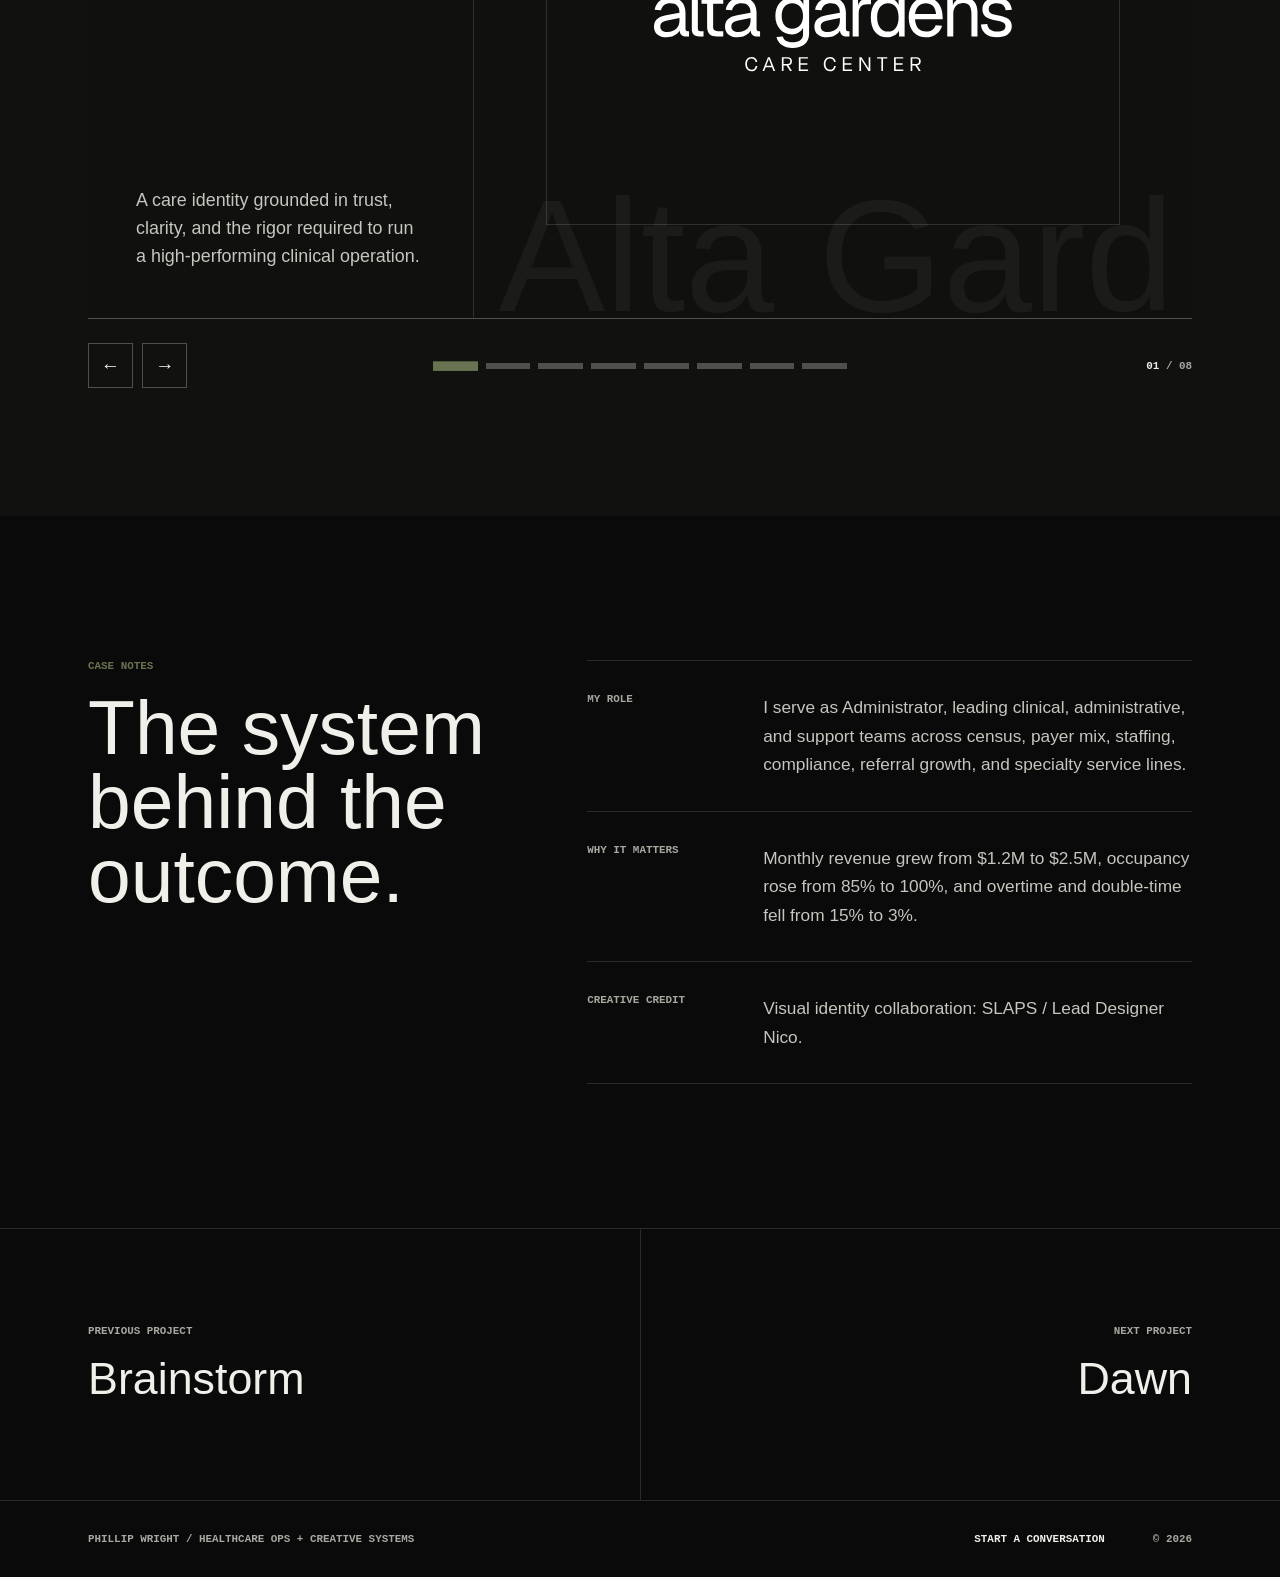
==== commit ccf14d42: "Refresh Aevra portfolio and optimize media" ====
--- a/project.html
+++ b/project.html
@@ -165,7 +165,7 @@
       <span>&copy; <span data-year>2026</span></span>
     </footer>
 
-    <script src="project-data.js?v=20260905-2"></script>
+    <script src="project-data.js?v=20260906-1"></script>
     <script src="project.js?v=20260905-2"></script>
   </body>
 </html>
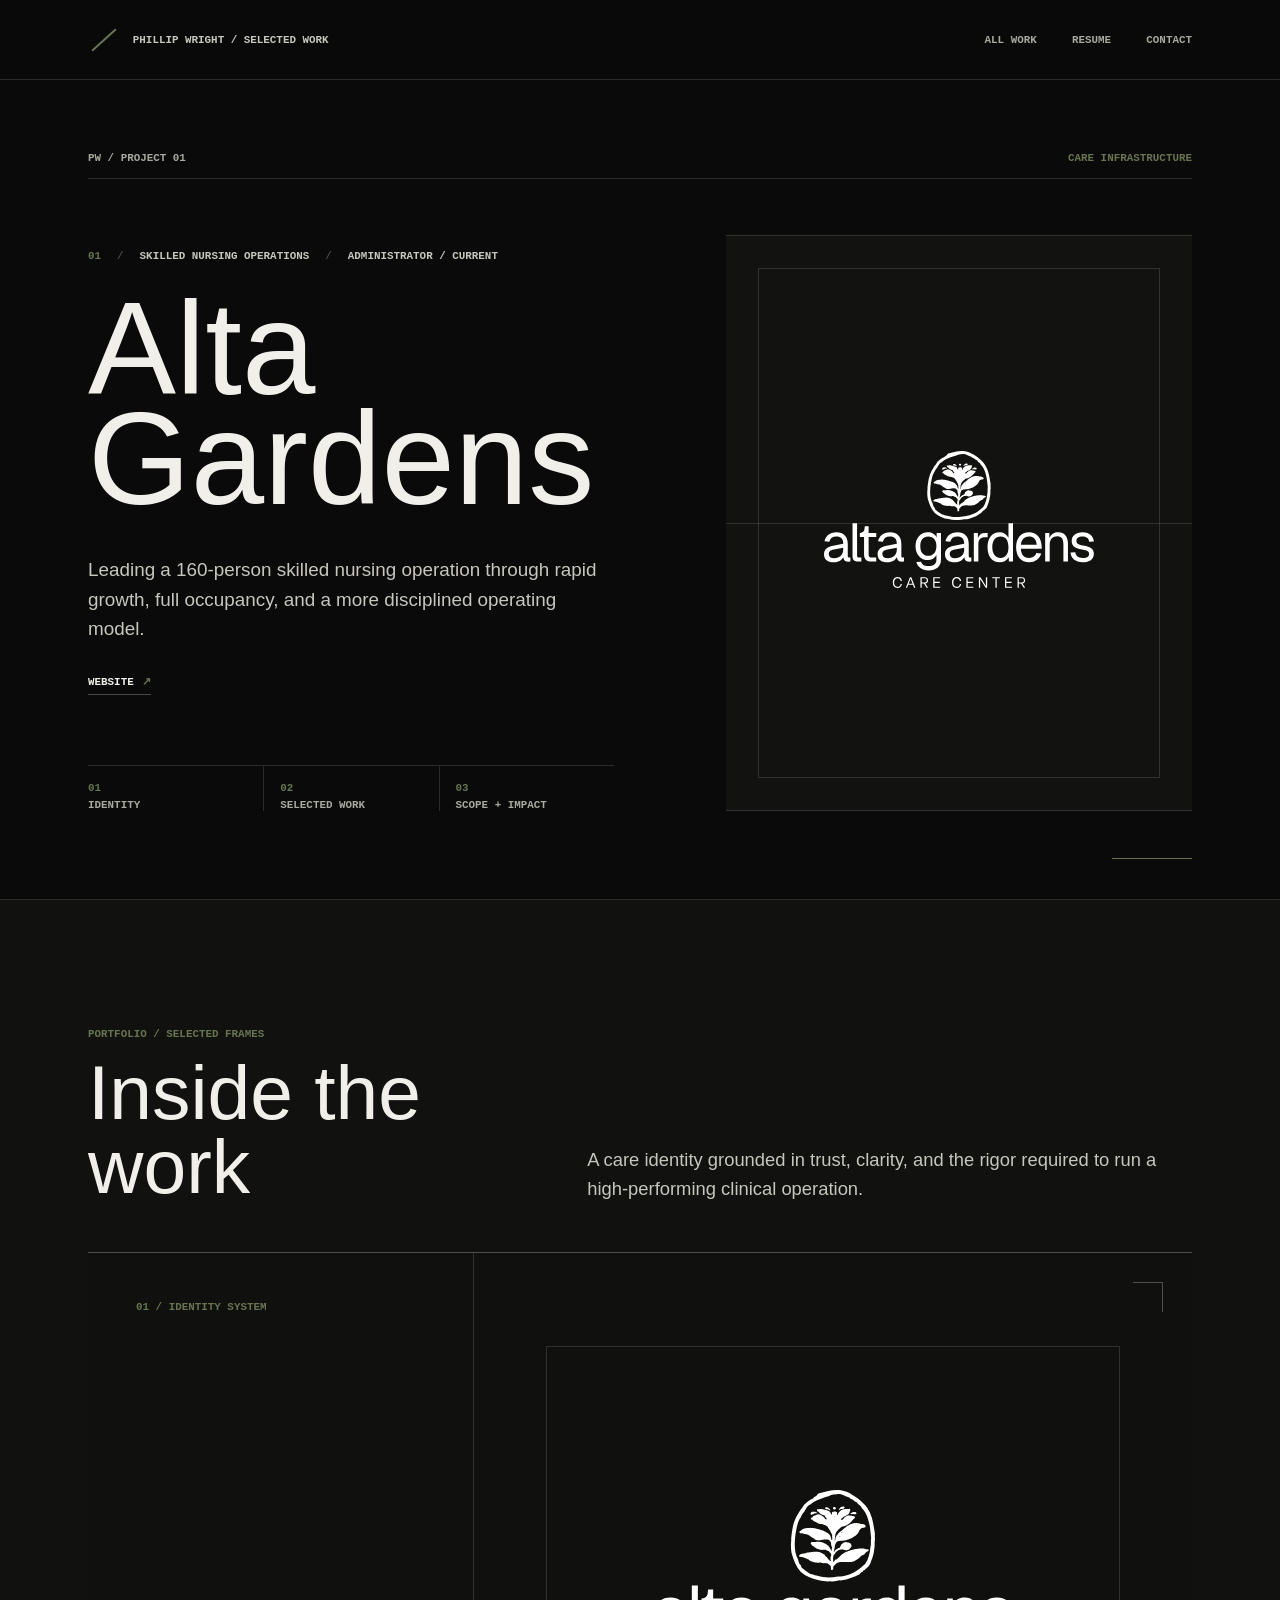
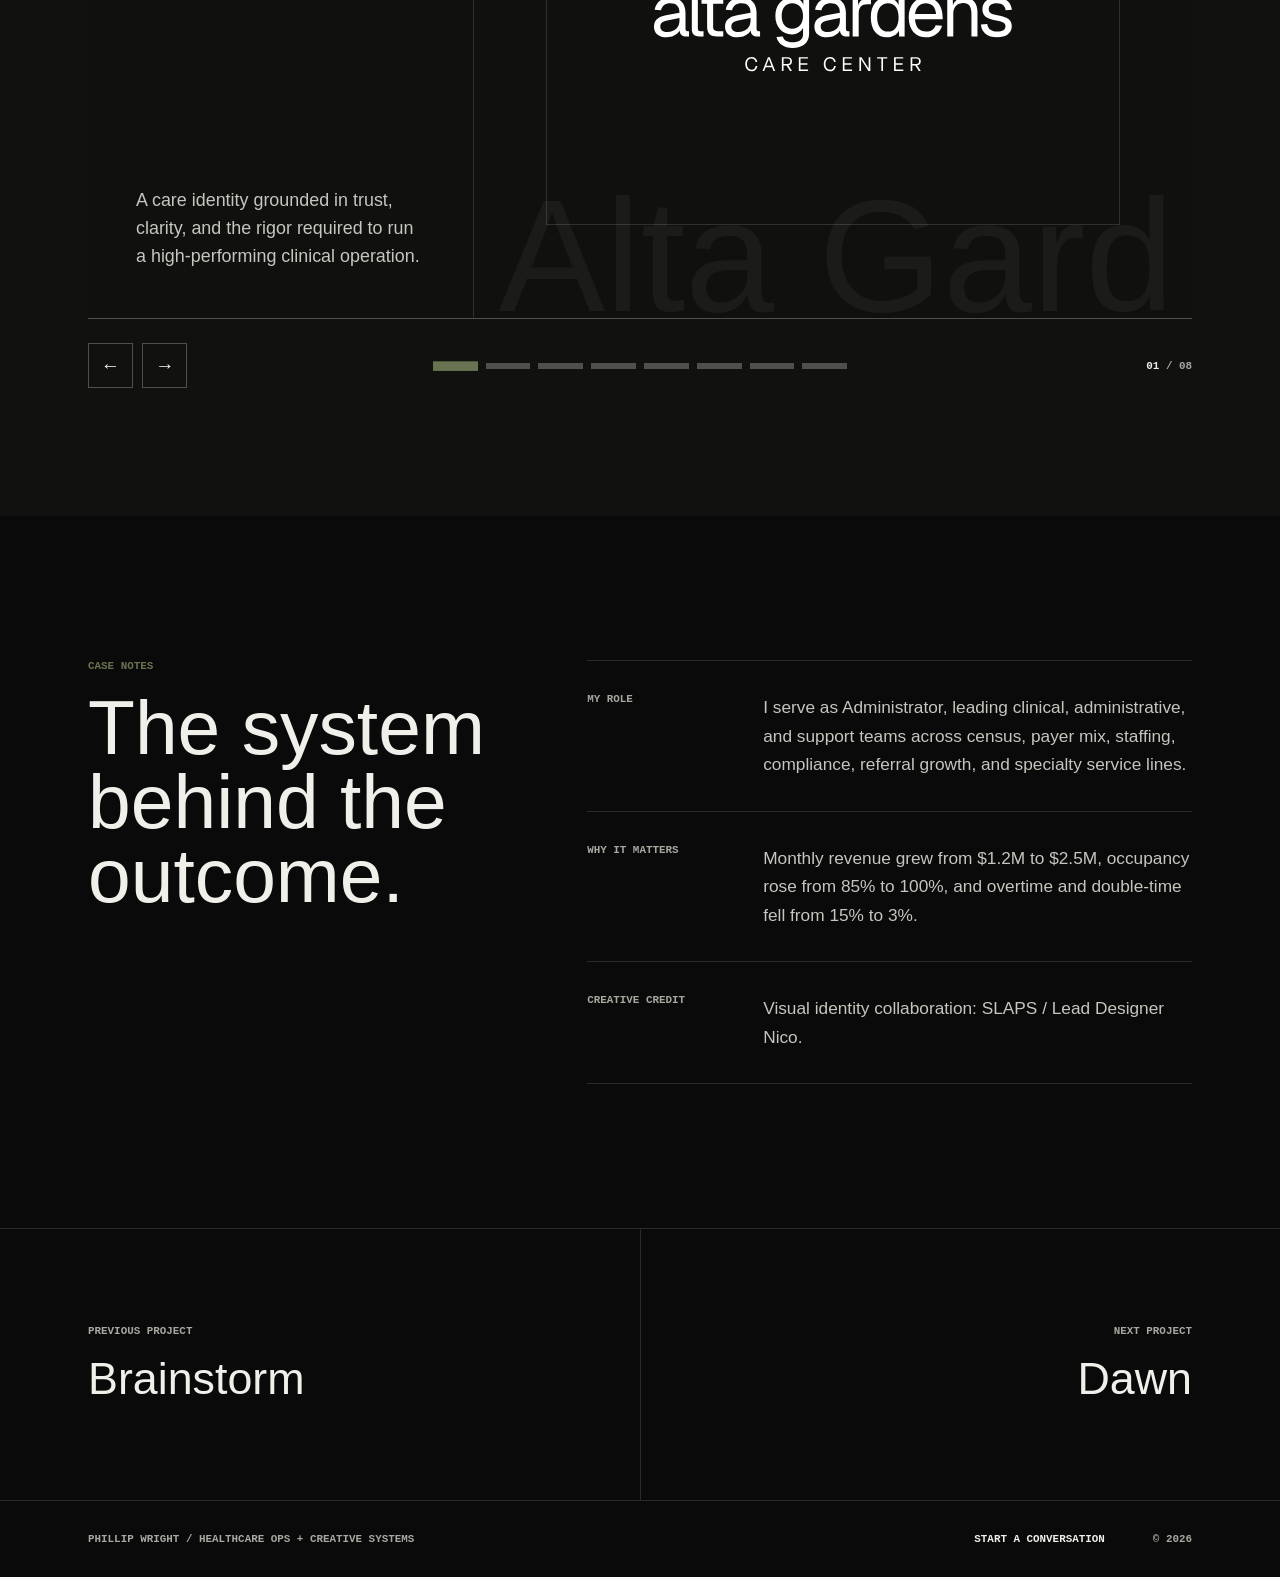
==== commit 41f625e6: "Add portfolio analytics and deepen case studies" ====
--- a/project.html
+++ b/project.html
@@ -10,7 +10,7 @@
     >
     <meta name="theme-color" content="#0a0a0a">
     <link rel="icon" href="assets/favicon.png" type="image/png">
-    <link rel="stylesheet" href="project.css?v=20260905-2">
+    <link rel="stylesheet" href="project.css?v=20260907-1">
   </head>
   <body>
     <a class="skip-link" href="#project-content">Skip to project</a>
@@ -38,6 +38,7 @@
           <p class="project-eyebrow">
             <span data-project-number>01</span>
             <span data-project-category>Skilled Nursing Operations</span>
+            <span data-project-stamp>Administrator / Current</span>
           </p>
           <h1 id="project-title" data-project-title>Alta Gardens</h1>
           <p class="project-summary" data-project-summary></p>
@@ -165,7 +166,8 @@
       <span>&copy; <span data-year>2026</span></span>
     </footer>
 
-    <script src="project-data.js?v=20260906-1"></script>
-    <script src="project.js?v=20260905-2"></script>
+    <script src="analytics.js?v=20260907-1"></script>
+    <script src="project-data.js?v=20260907-1"></script>
+    <script src="project.js?v=20260907-1"></script>
   </body>
 </html>
--- a/project.css
+++ b/project.css
@@ -222,6 +222,7 @@
 
 .project-eyebrow {
   display: flex;
+  flex-wrap: wrap;
   align-items: center;
   gap: 1rem;
   margin-bottom: 2rem;
@@ -615,6 +616,86 @@
   max-width: 100%;
   font-size: 4.4rem;
   animation: none;
+}
+
+.slide-index {
+  display: grid;
+  grid-template-columns: minmax(17rem, 0.4fr) minmax(0, 0.6fr);
+  padding: 3rem;
+  background: color-mix(in srgb, var(--project-accent) 9%, var(--night));
+}
+
+.slide-index-copy {
+  z-index: 1;
+  display: grid;
+  align-content: start;
+  gap: 2rem;
+  padding-right: 3rem;
+}
+
+.slide-index-copy h3 {
+  max-width: 8ch;
+  color: var(--chalk);
+  font-size: 4.8rem;
+  font-weight: 300;
+  line-height: 0.92;
+}
+
+.slide-index-copy > p:last-child {
+  max-width: 27rem;
+  color: var(--soft-mist);
+  font-size: 1.08rem;
+  line-height: 1.55;
+}
+
+.slide-index-list {
+  z-index: 1;
+  display: grid;
+  align-content: center;
+  margin: 0;
+  padding: 0 0 0 3rem;
+  border-left: 1px solid var(--line);
+  list-style: none;
+}
+
+.slide-index-list li {
+  display: grid;
+  grid-template-columns: 3rem minmax(0, 1fr);
+  gap: 1rem;
+  align-items: baseline;
+  padding: 1.15rem 0;
+  border-bottom: 1px solid var(--line);
+}
+
+.slide-index-list li:first-child {
+  border-top: 1px solid var(--line);
+}
+
+.slide-index-list span {
+  color: var(--project-accent);
+  font-family: var(--font-mono);
+  font-size: 0.68rem;
+}
+
+.slide-index-list strong {
+  color: var(--chalk);
+  font-size: clamp(1.7rem, 2.4vw, 2.8rem);
+  font-weight: 300;
+  line-height: 1;
+}
+
+.slide-index-mark {
+  position: absolute;
+  bottom: 3rem;
+  left: 3rem;
+  z-index: 1;
+  width: 7rem;
+}
+
+.slide-index-mark img {
+  display: block;
+  width: 100%;
+  filter: brightness(0) invert(1);
 }
 
 .slide-scope {
@@ -1009,8 +1090,34 @@
   }
 
   .slide-identity,
-  .slide-scope {
+  .slide-scope,
+  .slide-index {
     grid-template-columns: 1fr;
+  }
+
+  .slide-index {
+    grid-template-rows: auto 1fr;
+    padding: 2rem;
+  }
+
+  .slide-index-copy {
+    gap: 1rem;
+    padding: 0 0 1.75rem;
+    border-bottom: 1px solid var(--line);
+  }
+
+  .slide-index-copy h3 {
+    max-width: none;
+    font-size: 3.8rem;
+  }
+
+  .slide-index-list {
+    padding: 1rem 0 0;
+    border-left: 0;
+  }
+
+  .slide-index-mark {
+    display: none;
   }
 
   .slide-identity-copy,
@@ -1186,6 +1293,7 @@
 
   .slide-identity-copy,
   .slide-identity-stage,
+  .slide-index,
   .slide-scope-heading,
   .slide-scope-body,
   .slide-impact {
@@ -1194,6 +1302,23 @@
 
   .slide-identity-copy {
     min-height: 13rem;
+  }
+
+  .slide-index-copy h3 {
+    font-size: 3rem;
+  }
+
+  .slide-index-copy > p:last-child {
+    font-size: 0.94rem;
+  }
+
+  .slide-index-list li {
+    grid-template-columns: 2rem minmax(0, 1fr);
+    padding: 0.85rem 0;
+  }
+
+  .slide-index-list strong {
+    font-size: 1.45rem;
   }
 
   .slide-identity-stage {
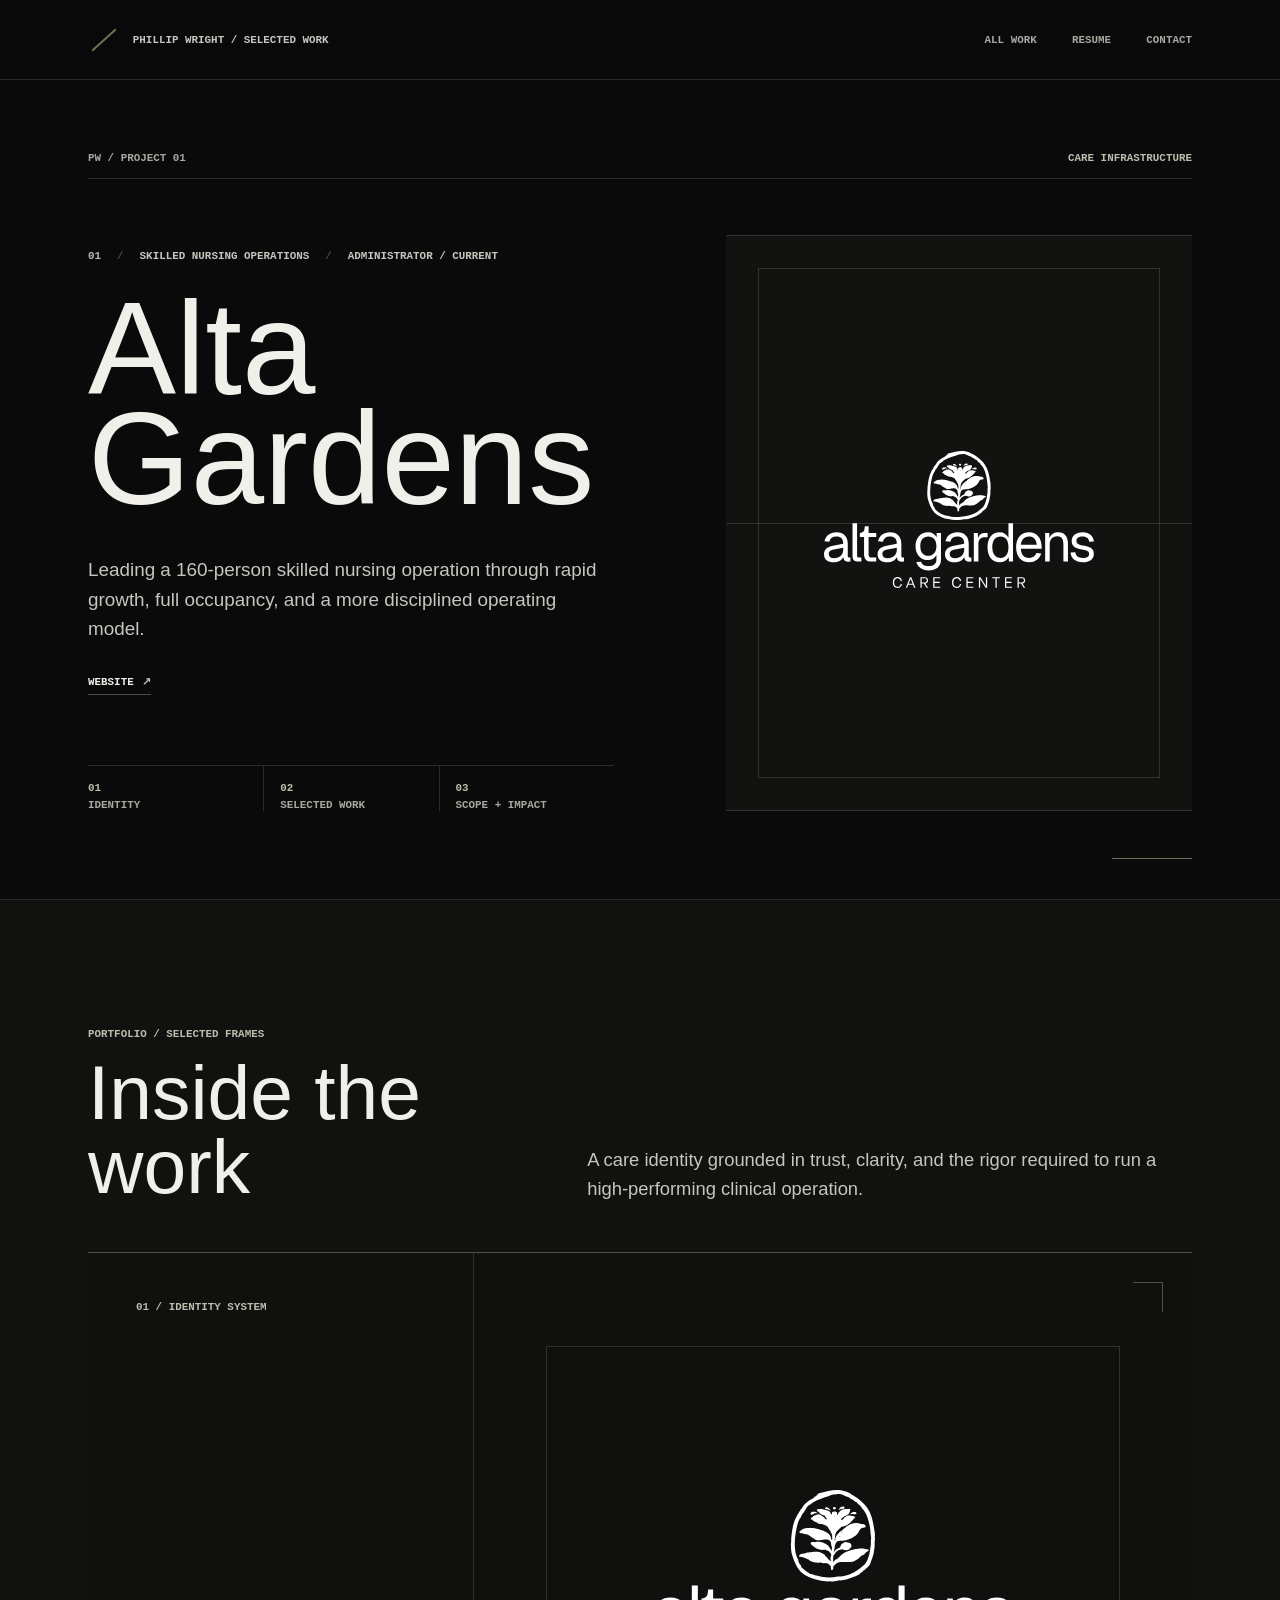
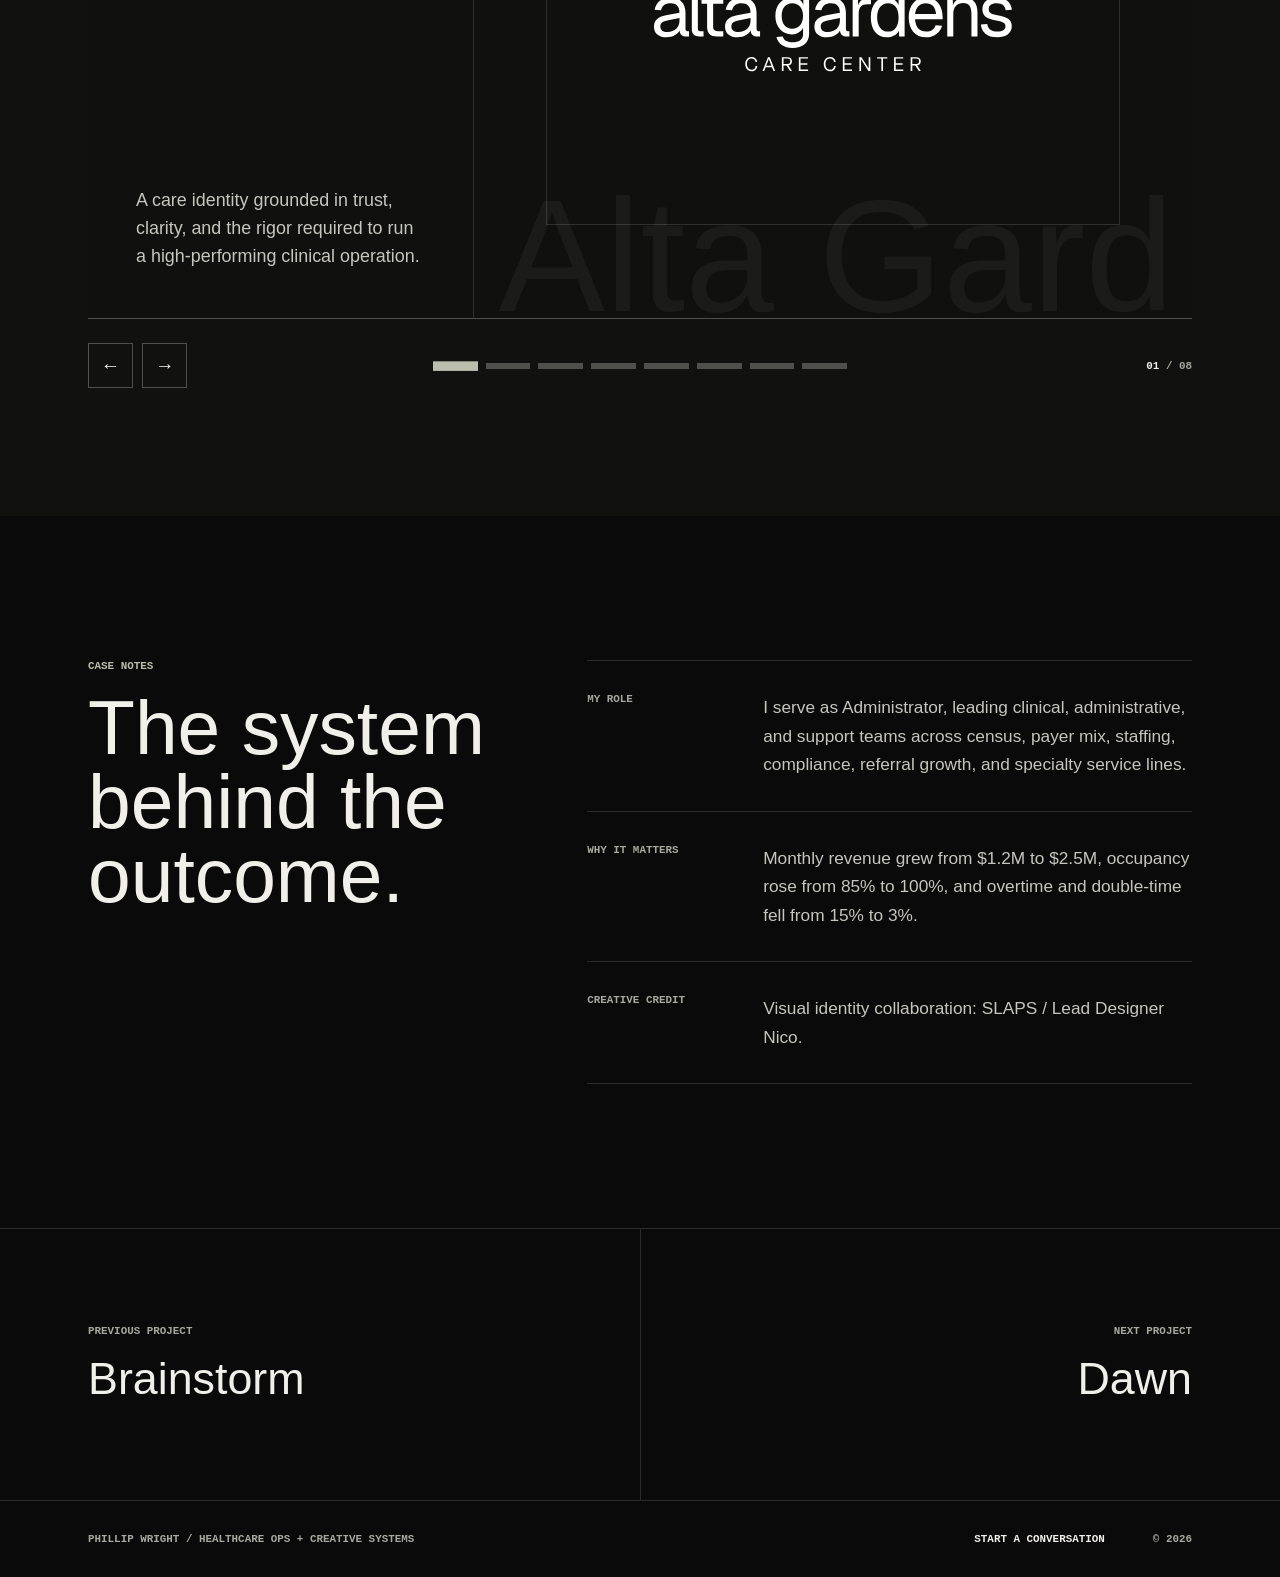
==== commit 7ef968a8: "Polish portfolio presentation and navigation" ====
--- a/project.html
+++ b/project.html
@@ -10,7 +10,7 @@
     >
     <meta name="theme-color" content="#0a0a0a">
     <link rel="icon" href="assets/favicon.png" type="image/png">
-    <link rel="stylesheet" href="project.css?v=20260907-1">
+    <link rel="stylesheet" href="project.css?v=20260930-1">
   </head>
   <body>
     <a class="skip-link" href="#project-content">Skip to project</a>
--- a/project.css
+++ b/project.css
@@ -10,6 +10,7 @@
   --starlight: #f0e7c2;
   --ink: #10100f;
   --project-accent: #687451;
+  --project-accent-text: color-mix(in srgb, var(--project-accent) 40%, var(--chalk));
   --page-pad: 5.5rem;
   --font-sans:
     "Helvetica Neue", Helvetica, Arial, ui-sans-serif, system-ui, -apple-system,
@@ -211,7 +212,7 @@
 }
 
 .project-route span:last-child {
-  color: var(--project-accent);
+  color: var(--project-accent-text);
 }
 
 .project-hero-copy {
@@ -230,7 +231,7 @@
 }
 
 .project-eyebrow span:first-child {
-  color: var(--project-accent);
+  color: var(--project-accent-text);
 }
 
 .project-eyebrow span + span::before {
@@ -285,7 +286,7 @@
 }
 
 .project-external-link::after {
-  color: var(--project-accent);
+  color: var(--project-accent-text);
   content: "↗";
 }
 
@@ -374,7 +375,7 @@
 }
 
 .project-hero-index dt {
-  color: var(--project-accent);
+  color: var(--project-accent-text);
 }
 
 .project-hero-index dd {
@@ -400,7 +401,7 @@
 }
 
 .showcase-heading > div > span {
-  color: var(--project-accent);
+  color: var(--project-accent-text);
 }
 
 .showcase-heading h2,
@@ -470,7 +471,7 @@
 }
 
 .slide-label {
-  color: var(--project-accent);
+  color: var(--project-accent-text);
 }
 
 .slide-media {
@@ -672,7 +673,7 @@
 }
 
 .slide-index-list span {
-  color: var(--project-accent);
+  color: var(--project-accent-text);
   font-family: var(--font-mono);
   font-size: 0.68rem;
 }
@@ -865,7 +866,7 @@
 }
 
 .carousel-dot[aria-selected="true"] {
-  background: var(--project-accent);
+  background: var(--project-accent-text);
   transform: scaleY(1.6);
 }
 
@@ -893,7 +894,7 @@
 }
 
 .project-notes-heading > span {
-  color: var(--project-accent);
+  color: var(--project-accent-text);
 }
 
 .project-notes dl {
